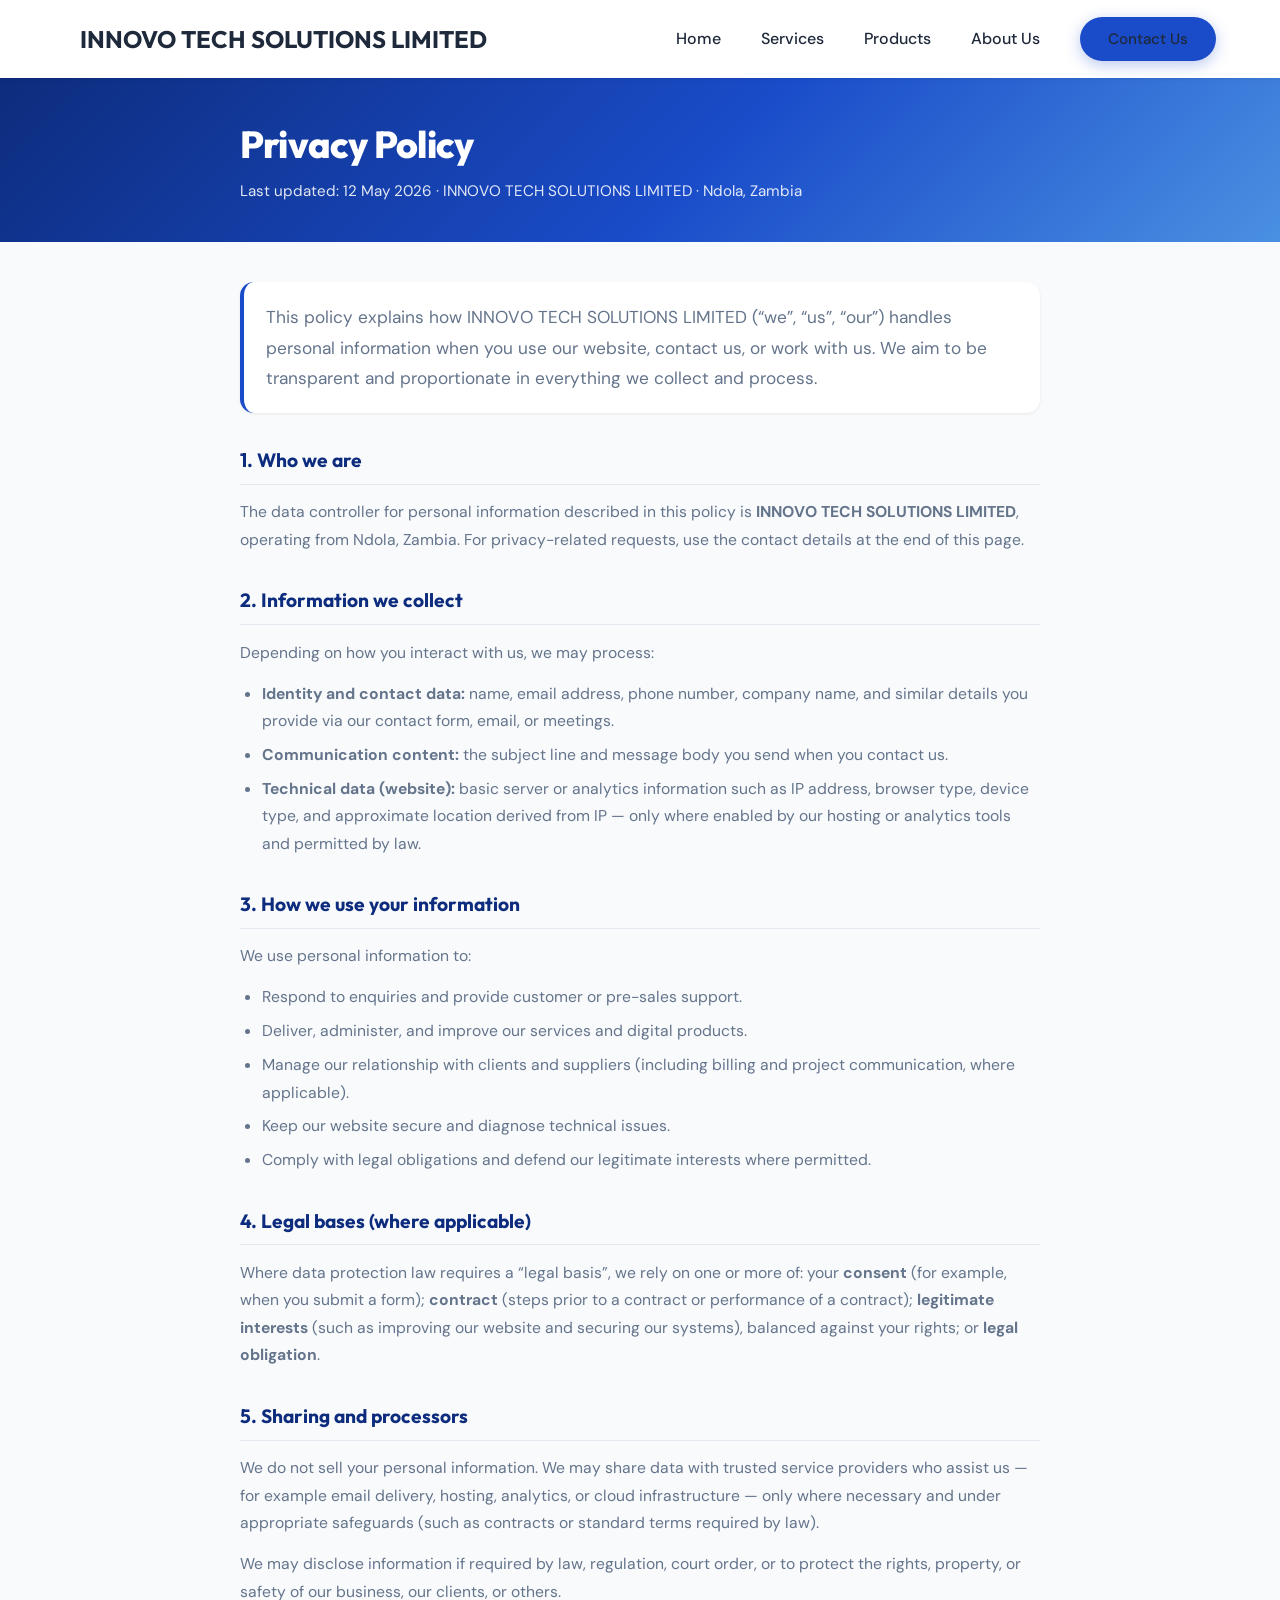
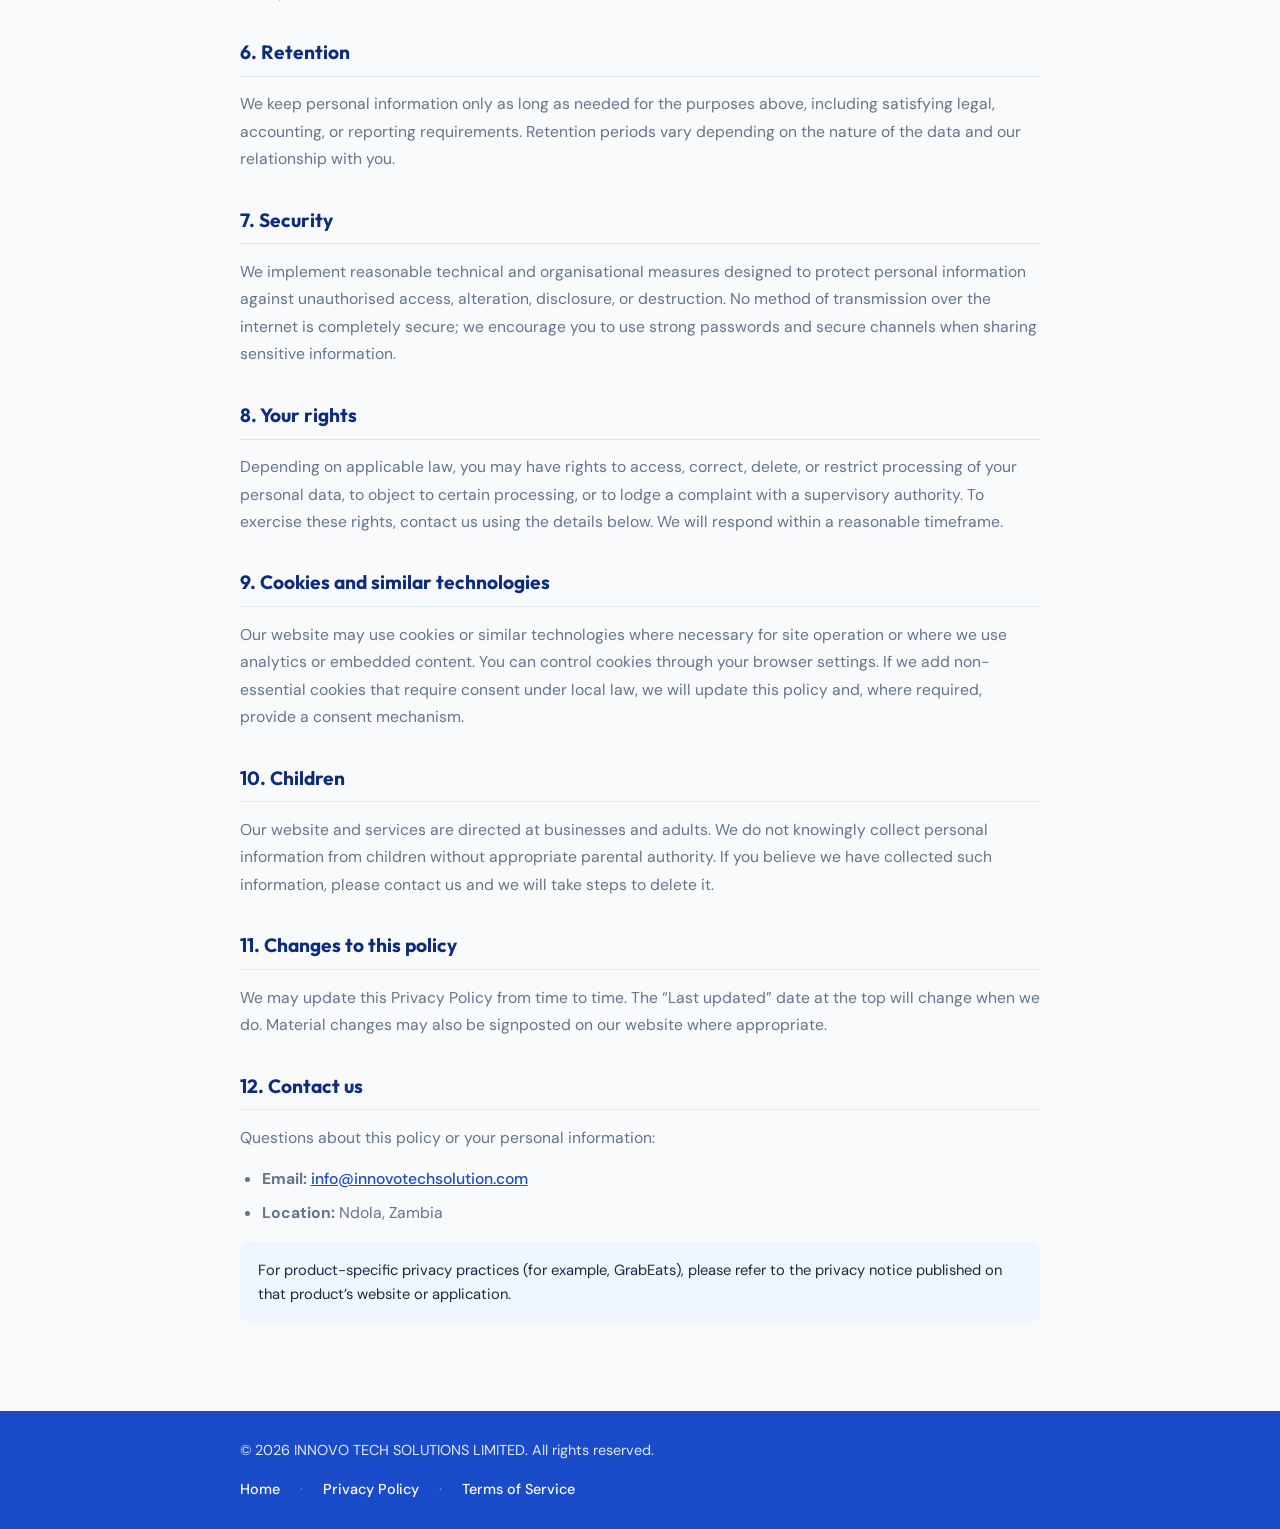
==== privacy-policy.html @ 165ccb02 "Update company website content, styles, and scripts" ====
<!DOCTYPE html>
<html lang="en">

<head>
    <meta charset="UTF-8">
    <meta name="viewport" content="width=device-width, initial-scale=1.0">
    <meta name="description"
        content="Privacy Policy for INNOVO TECH SOLUTIONS LIMITED — how we collect, use, and protect your personal information.">
    <title>Privacy Policy | INNOVO TECH SOLUTIONS LIMITED</title>
    <link rel="preconnect" href="https://fonts.googleapis.com">
    <link rel="preconnect" href="https://fonts.gstatic.com" crossorigin>
    <link
        href="https://fonts.googleapis.com/css2?family=Outfit:wght@400;500;600;700;800&family=DM+Sans:wght@400;500;700&display=swap"
        rel="stylesheet">
    <link rel="stylesheet" href="assets/css/main.css">
</head>

<body class="legal-page">
    <!-- Navigation (same structure as index.html; section links target the homepage) -->
    <nav>
        <a href="index.html" class="logo" aria-label="INNOVO TECH SOLUTIONS LIMITED — Home">
            <img src="assets/imgs/innovo_tech_solution_symbol_transparent.png" alt="">
            <span>INNOVO TECH SOLUTIONS LIMITED</span>
        </a>
        <ul class="nav-links">
            <li><a href="index.html#home">Home</a></li>
            <li><a href="index.html#services">Services</a></li>
            <li><a href="index.html#products">Products</a></li>
            <li><a href="index.html#about">About Us</a></li>
            <li><a href="index.html#contact" class="btn-contact-nav">Contact Us</a></li>
        </ul>
        <div class="hamburger">
            <span></span>
            <span></span>
            <span></span>
        </div>
    </nav>

    <div class="legal-hero">
        <div class="legal-hero-inner">
            <h1>Privacy Policy</h1>
            <p class="legal-meta">Last updated: 12 May 2026 · INNOVO TECH SOLUTIONS LIMITED · Ndola, Zambia</p>
        </div>
    </div>

    <main class="legal-main">
        <article class="legal-article">
            <p class="legal-lead">
                This policy explains how INNOVO TECH SOLUTIONS LIMITED (“we”, “us”, “our”) handles personal
                information when you use our website, contact us, or work with us. We aim to be transparent and
                proportionate in everything we collect and process.
            </p>

            <section class="legal-section" id="controller">
                <h2>1. Who we are</h2>
                <p>
                    The data controller for personal information described in this policy is <strong>INNOVO TECH
                        SOLUTIONS LIMITED</strong>, operating from Ndola, Zambia. For privacy-related requests, use the
                    contact details at the end of this page.
                </p>
            </section>

            <section class="legal-section" id="collect">
                <h2>2. Information we collect</h2>
                <p>Depending on how you interact with us, we may process:</p>
                <ul>
                    <li><strong>Identity and contact data:</strong> name, email address, phone number, company name,
                        and similar details you provide via our contact form, email, or meetings.</li>
                    <li><strong>Communication content:</strong> the subject line and message body you send when you
                        contact us.</li>
                    <li><strong>Technical data (website):</strong> basic server or analytics information such as IP
                        address, browser type, device type, and approximate location derived from IP — only where
                        enabled by our hosting or analytics tools and permitted by law.</li>
                </ul>
            </section>

            <section class="legal-section" id="use">
                <h2>3. How we use your information</h2>
                <p>We use personal information to:</p>
                <ul>
                    <li>Respond to enquiries and provide customer or pre-sales support.</li>
                    <li>Deliver, administer, and improve our services and digital products.</li>
                    <li>Manage our relationship with clients and suppliers (including billing and project
                        communication, where applicable).</li>
                    <li>Keep our website secure and diagnose technical issues.</li>
                    <li>Comply with legal obligations and defend our legitimate interests where permitted.</li>
                </ul>
            </section>

            <section class="legal-section" id="basis">
                <h2>4. Legal bases (where applicable)</h2>
                <p>
                    Where data protection law requires a “legal basis”, we rely on one or more of: your
                    <strong>consent</strong> (for example, when you submit a form); <strong>contract</strong> (steps
                    prior to a contract or performance of a contract); <strong>legitimate interests</strong> (such as
                    improving our website and securing our systems), balanced against your rights; or
                    <strong>legal obligation</strong>.
                </p>
            </section>

            <section class="legal-section" id="sharing">
                <h2>5. Sharing and processors</h2>
                <p>
                    We do not sell your personal information. We may share data with trusted service providers who
                    assist us — for example email delivery, hosting, analytics, or cloud infrastructure — only where
                    necessary and under appropriate safeguards (such as contracts or standard terms required by law).
                </p>
                <p>
                    We may disclose information if required by law, regulation, court order, or to protect the rights,
                    property, or safety of our business, our clients, or others.
                </p>
            </section>

            <section class="legal-section" id="retention">
                <h2>6. Retention</h2>
                <p>
                    We keep personal information only as long as needed for the purposes above, including satisfying
                    legal, accounting, or reporting requirements. Retention periods vary depending on the nature of the
                    data and our relationship with you.
                </p>
            </section>

            <section class="legal-section" id="security">
                <h2>7. Security</h2>
                <p>
                    We implement reasonable technical and organisational measures designed to protect personal
                    information against unauthorised access, alteration, disclosure, or destruction. No method of
                    transmission over the internet is completely secure; we encourage you to use strong passwords and
                    secure channels when sharing sensitive information.
                </p>
            </section>

            <section class="legal-section" id="rights">
                <h2>8. Your rights</h2>
                <p>
                    Depending on applicable law, you may have rights to access, correct, delete, or restrict processing
                    of your personal data, to object to certain processing, or to lodge a complaint with a supervisory
                    authority. To exercise these rights, contact us using the details below. We will respond within a
                    reasonable timeframe.
                </p>
            </section>

            <section class="legal-section" id="cookies">
                <h2>9. Cookies and similar technologies</h2>
                <p>
                    Our website may use cookies or similar technologies where necessary for site operation or where we
                    use analytics or embedded content. You can control cookies through your browser settings. If we add
                    non-essential cookies that require consent under local law, we will update this policy and, where
                    required, provide a consent mechanism.
                </p>
            </section>

            <section class="legal-section" id="children">
                <h2>10. Children</h2>
                <p>
                    Our website and services are directed at businesses and adults. We do not knowingly collect
                    personal information from children without appropriate parental authority. If you believe we have
                    collected such information, please contact us and we will take steps to delete it.
                </p>
            </section>

            <section class="legal-section" id="changes">
                <h2>11. Changes to this policy</h2>
                <p>
                    We may update this Privacy Policy from time to time. The “Last updated” date at the top will
                    change when we do. Material changes may also be signposted on our website where appropriate.
                </p>
            </section>

            <section class="legal-section" id="contact">
                <h2>12. Contact us</h2>
                <p>
                    Questions about this policy or your personal information:
                </p>
                <ul>
                    <li><strong>Email:</strong> <a href="mailto:info@innovotechsolution.com">info@innovotechsolution.com</a>
                    </li>
                    <li><strong>Location:</strong> Ndola, Zambia</li>
                </ul>
                <div class="legal-callout">
                    For product-specific privacy practices (for example, GrabEats), please refer to the privacy notice
                    published on that product’s website or application.
                </div>
            </section>
        </article>
    </main>

    <footer class="legal-footer">
        <div class="legal-footer-inner">
            <p>&copy; 2026 INNOVO TECH SOLUTIONS LIMITED. All rights reserved.</p>
            <div class="legal-footer-links">
                <a href="index.html">Home</a>
                <span class="legal-footer-sep" aria-hidden="true">·</span>
                <a href="privacy-policy.html">Privacy Policy</a>
                <span class="legal-footer-sep" aria-hidden="true">·</span>
                <a href="terms-of-service.html">Terms of Service</a>
            </div>
        </div>
    </footer>

    <script type="text/javascript" src="https://cdn.jsdelivr.net/npm/@emailjs/browser@4/dist/email.min.js"></script>
    <script src="assets/js/script.js"></script>
</body>

</html>
---- assets/css/main.css ----
* {
    margin: 0;
    padding: 0;
    box-sizing: border-box;
}

:root {
    --primary-blue: #1a4cc9;
    --deep-blue: #0d2c7d;
    --light-blue: #4a90e2;
    --bright-blue: #2563eb;
    --white: #ffffff;
    --off-white: #f8fafc;
    --text-dark: #1e293b;
    --text-gray: #64748b;
    --card-bg: #ffffff;
    --shadow-sm: 0 1px 3px rgba(0, 0, 0, 0.08);
    --shadow-md: 0 4px 12px rgba(0, 0, 0, 0.1);
    --shadow-lg: 0 20px 40px rgba(26, 76, 201, 0.15);
}

body {
    font-family: 'DM Sans', sans-serif;
    color: var(--text-dark);
    line-height: 1.6;
    overflow-x: hidden;
}

/* Navigation */
nav {
    display: flex;
    justify-content: space-between;
    align-items: center;
    padding: 1.25rem 5%;
    background: var(--white);
    box-shadow: var(--shadow-sm);
    position: sticky;
    top: 0;
    z-index: 1000;
    animation: slideDown 0.6s ease;
}

@keyframes slideDown {
    from {
        transform: translateY(-100%);
        opacity: 0;
    }

    to {
        transform: translateY(0);
        opacity: 1;
    }
}

.logo {
    display: flex;
    align-items: center;
    gap: 1rem;
    font-family: 'Outfit', sans-serif;
    font-size: 1.5rem;
    font-weight: 700;
    color: var(--text-dark);
}

a.logo {
    text-decoration: none;
    color: inherit;
}

a.logo:hover {
    color: var(--text-dark);
}

.logo img {
    max-height: 50px;
    width: auto;
    object-fit: contain;
}

.hamburger {
    display: none;
    flex-direction: column;
    cursor: pointer;
    gap: 6px;
    padding: 0.5rem;
}

.hamburger span {
    width: 28px;
    height: 3px;
    background-color: var(--text-dark);
    border-radius: 2px;
    transition: all 0.3s ease;
}

.hamburger.active span:nth-child(1) {
    transform: rotate(45deg) translate(8px, 8px);
}

.hamburger.active span:nth-child(2) {
    opacity: 0;
}

.hamburger.active span:nth-child(3) {
    transform: rotate(-45deg) translate(7px, -7px);
}

.nav-links {
    display: flex;
    list-style: none;
    gap: 2.5rem;
    align-items: center;
}

.nav-links a {
    text-decoration: none;
    color: var(--text-dark);
    font-weight: 500;
    transition: color 0.3s ease;
    position: relative;
}

.nav-links a::after {
    content: '';
    position: absolute;
    bottom: -5px;
    left: 0;
    width: 0;
    height: 2px;
    background: var(--primary-blue);
    transition: width 0.3s ease;
}

.nav-links a:hover {
    color: var(--primary-blue);
}

.nav-links a:hover::after {
    width: 100%;
}

.btn-contact-nav {
    background: var(--primary-blue);
    color: white;
    padding: 0.75rem 1.75rem;
    border-radius: 50px;
    border: none;
    cursor: pointer;
    font-weight: 600;
    font-size: 0.95rem;
    transition: all 0.3s ease;
    box-shadow: 0 4px 15px rgba(26, 76, 201, 0.3);
}

.btn-contact-nav:hover {
    background: var(--deep-blue);
    transform: translateY(-2px);
    box-shadow: 0 6px 20px rgba(26, 76, 201, 0.4);
}

/* Hero Section */
.hero {
    background-image: url('../imgs/herosection/1.jpg');
    background-size: cover;
    background-position: center;
    background-repeat: no-repeat;
    background-attachment: fixed;
    padding: 8rem 5%;
    min-height: 90vh;
    display: flex;
    align-items: center;
    justify-content: center;
    position: relative;
    overflow: hidden;
}

.hero-overlay {
    position: absolute;
    top: 0;
    left: 0;
    right: 0;
    bottom: 0;
    background: linear-gradient(135deg, rgba(13, 44, 125, 0.85) 0%, rgba(26, 76, 201, 0.75) 50%, rgba(74, 144, 226, 0.7) 100%);
    z-index: 1;
}

.hero-content {
    position: relative;
    z-index: 2;
    max-width: 950px;
    width: 100%;
    text-align: center;
    animation: fadeInUp 1s ease;
    padding: 0 2rem;
}

@keyframes fadeInUp {
    from {
        opacity: 0;
        transform: translateY(30px);
    }

    to {
        opacity: 1;
        transform: translateY(0);
    }
}

.hero h1 {
    font-family: 'Outfit', sans-serif;
    font-size: clamp(2.5rem, 5vw, 4.5rem);
    font-weight: 800;
    color: white;
    line-height: 1.2;
    margin: 0 auto 1.5rem;
    letter-spacing: -0.02em;
    text-shadow: 0 4px 20px rgba(0, 0, 0, 0.3);
    max-width: 100%;
    text-align: center;
}

.hero-subtitle {
    font-size: clamp(1.15rem, 2vw, 1.5rem);
    color: rgba(255, 255, 255, 0.95);
    margin: 0 auto 1.5rem;
    font-weight: 600;
    line-height: 1.6;
    text-shadow: 0 2px 10px rgba(0, 0, 0, 0.2);
    max-width: 850px;
    text-align: center;
}

.hero-description {
    font-size: clamp(1rem, 1.5vw, 1.15rem);
    color: rgba(255, 255, 255, 0.9);
    margin: 0 auto 2rem;
    line-height: 1.8;
    max-width: 800px;
    text-align: center;
    text-shadow: 0 2px 8px rgba(0, 0, 0, 0.2);
}

.hero p {
    font-size: 1.25rem;
    color: rgba(255, 255, 255, 0.9);
    margin-bottom: 2.5rem;
    max-width: 500px;
}

.hero-buttons {
    display: flex;
    gap: 1.5rem;
    flex-wrap: wrap;
    justify-content: center;
    margin-top: 2.5rem;
    align-items: center;
}

.btn-primary,
.btn-secondary {
    padding: 1rem 2.5rem;
    border-radius: 50px;
    font-weight: 600;
    font-size: 1rem;
    cursor: pointer;
    transition: all 0.3s ease;
    border: none;
    text-decoration: none;
    display: inline-block;
}

.btn-primary {
    background: white;
    color: var(--primary-blue);
    box-shadow: 0 4px 15px rgba(255, 255, 255, 0.3);
}

.btn-primary:hover {
    transform: translateY(-3px);
    box-shadow: 0 6px 25px rgba(255, 255, 255, 0.4);
}

.btn-secondary {
    background: transparent;
    color: white;
    border: 2px solid white;
}

.btn-secondary:hover {
    background: white;
    color: var(--primary-blue);
    transform: translateY(-3px);
}


/* Services Section */
.services {
    padding: 5rem 5%;
    background: var(--off-white);
}

.about-us {
    padding: 5rem 5%;
    background: white;
}

.about-inner {
    max-width: 1200px;
    margin: 0 auto;
    display: grid;
    grid-template-columns: minmax(0, 1.5fr) minmax(0, 1fr);
    gap: 3rem;
    align-items: flex-start;
}

.about-text h2 {
    font-family: 'Outfit', sans-serif;
    font-size: 2.5rem;
    font-weight: 800;
    color: var(--text-dark);
    margin-bottom: 1.5rem;
}

.about-text p {
    font-size: 1.05rem;
    line-height: 1.8;
    color: var(--text-gray);
    margin-bottom: 1rem;
}

.about-highlights {
    display: grid;
    grid-template-columns: repeat(3, minmax(0, 1fr));
    gap: 1.5rem;
    margin-top: 1.5rem;
}

.about-highlight {
    background: var(--card-bg);
    border-radius: 14px;
    padding: 1.25rem 1.5rem;
    box-shadow: var(--shadow-sm);
}

.about-highlight h3 {
    font-family: 'Outfit', sans-serif;
    font-size: 1.1rem;
    font-weight: 700;
    margin-bottom: 0.5rem;
    color: var(--text-dark);
}

.about-highlight p {
    font-size: 0.95rem;
    color: var(--text-gray);
    margin: 0;
}

.about-meta {
    display: flex;
    flex-direction: column;
    gap: 1.5rem;
}

.about-card {
    background: var(--card-bg);
    border-radius: 16px;
    padding: 1.75rem 1.5rem;
    box-shadow: var(--shadow-md);
}

.about-card h4 {
    font-family: 'Outfit', sans-serif;
    font-size: 1.1rem;
    font-weight: 700;
    margin-bottom: 0.75rem;
    color: var(--text-dark);
}

.about-card ul {
    list-style: none;
    padding: 0;
    margin: 0;
    display: flex;
    flex-direction: column;
    gap: 0.5rem;
}

.about-card li {
    font-size: 0.95rem;
    color: var(--text-gray);
    position: relative;
    padding-left: 1.1rem;
}

.about-card li::before {
    content: "•";
    position: absolute;
    left: 0;
    color: var(--primary-blue);
}

.section-header {
    text-align: center;
    margin-bottom: 4rem;
    animation: fadeInUp 0.8s ease;
}

@keyframes fadeInUp {
    from {
        opacity: 0;
        transform: translateY(30px);
    }

    to {
        opacity: 1;
        transform: translateY(0);
    }
}

.section-header h2 {
    font-family: 'Outfit', sans-serif;
    font-size: 2.75rem;
    font-weight: 800;
    color: var(--text-dark);
    margin-bottom: 0.75rem;
}

.section-header p {
    font-size: 1.15rem;
    color: var(--text-gray);
}

.services-grid {
    display: grid;
    grid-template-columns: repeat(auto-fit, minmax(260px, 1fr));
    gap: 2rem;
    max-width: 1200px;
    margin: 0 auto;
}

.services-cta {
    margin-top: 2.5rem;
    text-align: center;
}

.service-card {
    background: var(--card-bg);
    padding: 2.5rem 2rem;
    border-radius: 16px;
    box-shadow: var(--shadow-md);
    transition: all 0.4s ease;
    animation: fadeInUp 0.8s ease;
    animation-fill-mode: both;
}

.service-card:nth-child(1) {
    animation-delay: 0.1s;
}

.service-card:nth-child(2) {
    animation-delay: 0.2s;
}

.service-card:nth-child(3) {
    animation-delay: 0.3s;
}

.service-card:nth-child(4) {
    animation-delay: 0.4s;
}

.service-card:hover {
    transform: translateY(-10px);
    box-shadow: var(--shadow-lg);
}

.service-icon {
    width: 120px;
    height: 120px;
    background: linear-gradient(135deg, var(--primary-blue), var(--light-blue));
    border-radius: 12px;
    display: flex;
    align-items: center;
    justify-content: center;
    margin: 0 auto 1.5rem;
    padding: 16px;
    box-shadow: 0 4px 15px rgba(13, 44, 125, 0.2);
}

.service-icon img {
    width: 100%;
    height: 100%;
    object-fit: contain;
}

.service-card h3 {
    font-family: 'Outfit', sans-serif;
    font-size: 1.5rem;
    font-weight: 700;
    color: var(--text-dark);
    margin-bottom: 1rem;
}

.service-card p {
    color: var(--text-gray);
    font-size: 1rem;
}

/* Why Choose Us Section */
.why-choose {
    padding: 5rem 5%;
    background: white;
}

.why-content {
    display: grid;
    grid-template-columns: 1fr;
    gap: 4rem;
    align-items: center;
    max-width: 1200px;
    margin: 0 auto;
}

.why-text h2 {
    font-family: 'Outfit', sans-serif;
    font-size: 2.75rem;
    font-weight: 800;
    color: var(--text-dark);
    margin-bottom: 2rem;
}

.why-intro {
    font-size: 1.05rem;
    line-height: 1.8;
    color: var(--text-gray);
    margin-bottom: 2rem;
}

.why-grid {
    display: grid;
    grid-template-columns: repeat(auto-fit, minmax(220px, 1fr));
    gap: 1.5rem;
    margin-bottom: 2.5rem;
}

.why-card {
    background: var(--card-bg);
    border-radius: 16px;
    padding: 1.5rem 1.5rem 1.75rem;
    box-shadow: var(--shadow-md);
}

.why-icon {
    display: inline-flex;
    align-items: center;
    justify-content: center;
    width: 34px;
    height: 34px;
    border-radius: 999px;
    background: linear-gradient(135deg, var(--primary-blue), var(--light-blue));
    color: white;
    font-size: 0.9rem;
    font-weight: 700;
    margin-bottom: 0.75rem;
}

.why-card h3 {
    font-family: 'Outfit', sans-serif;
    font-size: 1.1rem;
    font-weight: 700;
    margin-bottom: 0.5rem;
    color: var(--text-dark);
}

.why-card p {
    font-size: 0.96rem;
    color: var(--text-gray);
    line-height: 1.7;
}

.why-stats {
    display: flex;
    flex-wrap: wrap;
    gap: 1.5rem;
    margin-top: 0.5rem;
    justify-content: center;
}

.why-stat {
    min-width: 170px;
    text-align: center;
}

.stat-number {
    display: block;
    font-family: 'Outfit', sans-serif;
    font-size: 1.5rem;
    font-weight: 800;
    color: var(--primary-blue);
}

.stat-label {
    display: block;
    font-size: 0.95rem;
    color: var(--text-gray);
}

.why-image img {
    width: 100%;
    height: auto;
    border-radius: 20px;
    box-shadow: var(--shadow-lg);
}

/* Projects Section */
.projects {
    padding: 5rem 5%;
    background: var(--off-white);
}

.projects-grid {
    display: grid;
    grid-template-columns: repeat(auto-fit, minmax(300px, 1fr));
    gap: 2.5rem;
    max-width: 1200px;
    margin: 0 auto;
}

.project-card {
    background: var(--card-bg);
    border-radius: 16px;
    overflow: hidden;
    box-shadow: var(--shadow-md);
    transition: all 0.4s ease;
    animation: fadeInUp 0.8s ease;
    animation-fill-mode: both;
}

.project-card:nth-child(1) {
    animation-delay: 0.1s;
}

.project-card:nth-child(2) {
    animation-delay: 0.2s;
}

.project-card:nth-child(3) {
    animation-delay: 0.3s;
}

.project-card:hover {
    transform: translateY(-10px);
    box-shadow: var(--shadow-lg);
}

.project-image {
    width: 100%;
    height: 220px;
    background: linear-gradient(135deg, #1e3a8a 0%, #3b82f6 100%);
    display: flex;
    align-items: center;
    justify-content: center;
    position: relative;
    overflow: hidden;
}

.project-image::before {
    content: '';
    position: absolute;
    width: 200%;
    height: 200%;
    background: radial-gradient(circle, rgba(255, 255, 255, 0.1) 1px, transparent 1px);
    background-size: 20px 20px;
    animation: moveBackground 20s linear infinite;
}

@keyframes moveBackground {
    0% {
        transform: translate(0, 0);
    }

    100% {
        transform: translate(20px, 20px);
    }
}

.project-card h3 {
    font-family: 'Outfit', sans-serif;
    font-size: 1.5rem;
    font-weight: 700;
    color: var(--text-dark);
    padding: 1.75rem 2rem 1rem;
}

/* Featured Products Section */
.featured-products {
    padding: 5rem 5%;
    background: white;
}

.products-grid {
    display: grid;
    grid-template-columns: repeat(auto-fit, minmax(320px, 1fr));
    gap: 2.5rem;
    margin-top: 3rem;
}

.product-card {
    background: var(--card-bg);
    border-radius: 16px;
    overflow: hidden;
    box-shadow: var(--shadow-md);
    transition: all 0.4s ease;
    animation: fadeInUp 0.8s ease;
    animation-fill-mode: both;
    display: flex;
    flex-direction: column;
}

.product-card:nth-child(1) {
    animation-delay: 0.1s;
}

.product-card:nth-child(2) {
    animation-delay: 0.2s;
}

.product-card:nth-child(3) {
    animation-delay: 0.3s;
}

.product-card:hover {
    transform: translateY(-10px);
    box-shadow: var(--shadow-lg);
}

a.product-card.product-card--link {
    text-decoration: none;
    color: inherit;
    cursor: pointer;
}

.product-card--link .product-card-cta {
    display: inline-block;
    margin-top: 1rem;
    font-weight: 600;
    font-size: 0.95rem;
    color: var(--primary-blue);
}

.product-card--link:hover .product-card-cta {
    text-decoration: underline;
}

.product-image {
    width: 100%;
    height: 180px;
    background: #f1f5f9;
    display: flex;
    align-items: center;
    justify-content: center;
    position: relative;
    overflow: hidden;
}

.product-image img {
    width: 100%;
    height: 100%;
    object-fit: cover;
    display: block;
}

.product-content {
    padding: 2rem;
    flex: 1;
    display: flex;
    flex-direction: column;
}

.product-content h3 {
    font-family: 'Outfit', sans-serif;
    font-size: 1.5rem;
    font-weight: 700;
    color: var(--text-dark);
    margin-bottom: 1rem;
}

.product-content p {
    color: var(--text-gray);
    font-size: 1rem;
    line-height: 1.7;
    flex: 1;
}

/* Contact Section */
.contact {
    padding: 5rem 5%;
    background: linear-gradient(135deg, #f8fafc 0%, #f1f5f9 100%);
    text-align: center;
}

.contact-wrapper {
    max-width: 900px;
    margin: 0 auto;
    display: grid;
    grid-template-columns: 1fr 1fr;
    gap: 4rem;
    align-items: start;
}

.contact-content h2 {
    font-family: 'Outfit', sans-serif;
    font-size: 2.75rem;
    font-weight: 800;
    color: var(--text-dark);
    margin-bottom: 1rem;
    text-align: left;
}

.contact-content>p:nth-of-type(1) {
    font-size: 1.3rem;
    color: var(--primary-blue);
    margin-bottom: 1.5rem;
    font-weight: 600;
    text-align: left;
}

.contact-subtext {
    font-size: 1rem;
    color: var(--text-gray);
    line-height: 1.6;
    text-align: left;
}

.contact-form {
    display: flex;
    flex-direction: column;
    gap: 1.25rem;
}

.form-group {
    display: flex;
    flex-direction: column;
}

.contact-form input,
.contact-form textarea {
    padding: 1rem 1.25rem;
    border: 2px solid #e2e8f0;
    border-radius: 8px;
    font-family: 'DM Sans', sans-serif;
    font-size: 1rem;
    color: var(--text-dark);
    transition: all 0.3s ease;
    background-color: white;
}

.contact-form input:focus,
.contact-form textarea:focus {
    outline: none;
    border-color: var(--primary-blue);
    box-shadow: 0 0 0 3px rgba(26, 76, 201, 0.1);
    transform: translateY(-2px);
}

.contact-form textarea {
    resize: vertical;
    min-height: 120px;
}

.form-message {
    padding: 1rem 1.25rem;
    border-radius: 8px;
    font-family: 'DM Sans', sans-serif;
    font-size: 0.95rem;
    text-align: center;
    margin-bottom: 1rem;
    display: none;
}

.form-message.success {
    display: block;
    background-color: #d1fae5;
    color: #065f46;
    border: 2px solid #10b981;
}

.form-message.error {
    display: block;
    background-color: #fee2e2;
    color: #991b1b;
    border: 2px solid #ef4444;
}

.btn-contact-cta {
    background: var(--primary-blue);
    color: white;
    padding: 1.25rem 3.5rem;
    border-radius: 50px;
    border: none;
    cursor: pointer;
    font-weight: 700;
    font-size: 1.15rem;
    transition: all 0.3s ease;
    box-shadow: 0 8px 25px rgba(26, 76, 201, 0.3);
    align-self: flex-start;
}

.btn-contact-cta:hover:not(:disabled) {
    background: var(--deep-blue);
    transform: translateY(-3px);
    box-shadow: 0 12px 35px rgba(26, 76, 201, 0.4);
}

.btn-contact-cta:disabled {
    opacity: 0.6;
    cursor: not-allowed;
    transform: none;
}

.btn-contact-cta:active {
    transform: translateY(-1px);
}

/* Footer */
footer {
    background: var(--primary-blue);
    color: white;
    padding: 4rem 5% 2rem;
}

.footer-content {
    display: grid;
    grid-template-columns: 2fr 1fr 1fr 1fr 1.5fr;
    gap: 3rem;
    max-width: 1400px;
    margin: 0 auto 3rem;
}

.footer-section {
    display: flex;
    flex-direction: column;
}

.footer-about {
    max-width: 350px;
}

.footer-logo {
    display: flex;
    align-items: center;
    gap: 0.75rem;
    margin-bottom: 1.5rem;
}

a.footer-logo {
    text-decoration: none;
    color: inherit;
}

a.footer-logo:hover {
    opacity: 0.92;
}

.footer-logo img {
    max-height: 45px;
    width: auto;
}

.footer-logo span {
    font-family: 'Outfit', sans-serif;
    font-size: 1.1rem;
    font-weight: 700;
    color: white;
}

.footer-description {
    color: rgba(255, 255, 255, 0.85);
    font-size: 0.95rem;
    line-height: 1.7;
    margin-bottom: 1.5rem;
}

.footer-social {
    display: flex;
    gap: 1rem;
}

.social-link {
    width: 40px;
    height: 40px;
    background: rgba(255, 255, 255, 0.1);
    border-radius: 8px;
    display: flex;
    align-items: center;
    justify-content: center;
    color: white;
    transition: all 0.3s ease;
    text-decoration: none;
}

.social-link:hover {
    background: rgba(255, 255, 255, 0.2);
    transform: translateY(-3px);
}

.social-link.is-disabled {
    opacity: 0.55;
    pointer-events: none;
}

.footer-title {
    font-family: 'Outfit', sans-serif;
    font-size: 1.2rem;
    font-weight: 700;
    margin-bottom: 1.5rem;
    color: white;
}

.footer-list {
    list-style: none;
    padding: 0;
    margin: 0;
    display: flex;
    flex-direction: column;
    gap: 1rem;
}

.footer-list li {
    margin: 0;
}

.footer-list a {
    color: rgba(255, 255, 255, 0.85);
    text-decoration: none;
    font-size: 0.95rem;
    transition: all 0.3s ease;
    display: inline-block;
}

.footer-list a:hover {
    color: white;
    transform: translateX(5px);
}

.footer-contact-item {
    display: flex;
    align-items: center;
    gap: 0.75rem;
    color: rgba(255, 255, 255, 0.85);
    font-size: 0.95rem;
}

.footer-contact-item svg {
    flex-shrink: 0;
    opacity: 0.9;
}

.footer-contact-item-phones {
    align-items: flex-start;
}

.footer-phone-list {
    display: flex;
    flex-direction: column;
    gap: 0.2rem;
    line-height: 1.4;
}

.footer-bottom {
    border-top: 1px solid rgba(255, 255, 255, 0.2);
    padding-top: 2rem;
}

.footer-bottom-content {
    max-width: 1400px;
    margin: 0 auto;
    display: flex;
    justify-content: space-between;
    align-items: center;
    flex-wrap: wrap;
    gap: 1rem;
}

.footer-bottom p {
    color: rgba(255, 255, 255, 0.8);
    font-size: 0.9rem;
    margin: 0;
}

.footer-legal {
    display: flex;
    align-items: center;
    gap: 1rem;
    color: rgba(255, 255, 255, 0.8);
}

.footer-legal a {
    color: rgba(255, 255, 255, 0.8);
    text-decoration: none;
    font-size: 0.9rem;
    transition: color 0.3s ease;
}

.footer-legal a:hover {
    color: white;
}

.footer-legal span {
    opacity: 0.5;
}

/* Responsive Design */

/* Tablets & Large Phones (768px - 1024px) */
@media (max-width: 1024px) {
    nav {
        padding: 1rem 3%;
    }

    .hero {
        padding: 4rem 3%;
        gap: 3rem;
    }

    .hero h1 {
        font-size: 3rem;
    }

    .services,
    .about-us,
    .why-choose,
    .projects,
    .featured-products,
    .contact {
        padding: 4rem 3%;
    }

    .about-inner {
        grid-template-columns: 1fr;
        gap: 2rem;
    }

    .about-meta {
        display: grid;
        grid-template-columns: repeat(2, minmax(0, 1fr));
        gap: 1.25rem;
    }

    .about-highlights {
        grid-template-columns: repeat(2, minmax(0, 1fr));
        gap: 1rem;
    }

    .section-header h2,
    .why-text h2,
    .contact h2 {
        font-size: 2.5rem;
    }
}

/* Tablets (768px - 960px) */
@media (max-width: 968px) {
    .hamburger {
        display: flex;
    }

    .nav-links {
        position: fixed;
        left: -100%;
        top: 70px;
        flex-direction: column;
        background-color: rgba(255, 255, 255, 0.98);
        backdrop-filter: blur(10px);
        width: 100%;
        text-align: center;
        transition: 0.4s ease;
        box-shadow: 0 10px 30px rgba(0, 0, 0, 0.15);
        padding: 2rem 0;
        gap: 0;
    }

    .nav-links.active {
        left: 0;
    }

    .nav-links li {
        margin: 1.25rem 0;
    }

    .nav-links a {
        display: block;
        padding: 0.75rem 0;
    }

    .hero {
        padding: 4rem 5%;
        min-height: 70vh;
        background-attachment: scroll;
    }

    .hero h1 {
        font-size: 2.5rem;
    }

    .hero p {
        font-size: 1.1rem;
    }

    .why-content {
        grid-template-columns: 1fr;
    }

    .services-grid,
    .projects-grid {
        grid-template-columns: repeat(auto-fit, minmax(200px, 1fr));
    }

    .section-header h2,
    .why-text h2,
    .contact h2 {
        font-size: 2rem;
    }

    .about-text h2 {
        font-size: 2.1rem;
        line-height: 1.25;
    }

    .section-header {
        margin-bottom: 3rem;
    }

    .service-card,
    .project-card,
    .product-card {
        padding: 2rem 1.5rem;
    }

    .products-grid {
        grid-template-columns: repeat(auto-fit, minmax(280px, 1fr));
        gap: 2rem;
    }

    .footer-content {
        grid-template-columns: repeat(3, 1fr);
        gap: 2.5rem;
    }

    .footer-about {
        grid-column: 1 / -1;
    }

    .contact-wrapper {
        grid-template-columns: 1fr;
        gap: 2.5rem;
    }

    .contact-content h2 {
        font-size: 2rem;
    }

    .contact-content>p:nth-of-type(1) {
        font-size: 1.15rem;
    }

    /* Small Tablets & Large Phones (640px - 768px) */
    @media (max-width: 768px) {
        nav {
            padding: 1rem 4%;
        }

        .hero {
            padding: 3rem 4%;
            min-height: 60vh;
            background-attachment: scroll;
        }

        .hero h1 {
            font-size: 2.2rem;
            margin-bottom: 1rem;
        }

        .hero p {
            font-size: 1rem;
            margin-bottom: 2rem;
        }

        .hero-buttons {
            gap: 1rem;
        }

        .btn-primary,
        .btn-secondary {
            padding: 0.9rem 1.8rem;
            font-size: 0.95rem;
        }

        .services,
        .about-us,
        .why-choose,
        .projects,
        .contact {
            padding: 3rem 4%;
        }

        .section-header h2,
        .why-text h2,
        .contact h2 {
            font-size: 1.75rem;
        }

        .about-text h2 {
            font-size: 1.8rem;
            margin-bottom: 1rem;
        }

        .about-text p {
            font-size: 0.98rem;
            line-height: 1.75;
        }

        .about-highlights,
        .about-meta {
            grid-template-columns: 1fr;
        }

        .about-highlight,
        .about-card {
            padding: 1.15rem 1.2rem;
        }

        .section-header p,
        .contact p {
            font-size: 1rem;
        }

        .services-grid {
            gap: 1.5rem;
            grid-template-columns: 1fr;
        }

        .projects-grid {
            gap: 1.5rem;
        }

        .btn-contact-cta {
            padding: 1rem 2.5rem;
            font-size: 1rem;
        }

        .footer-content {
            grid-template-columns: repeat(2, 1fr);
            gap: 2.5rem;
        }

        .footer-about {
            grid-column: 1 / -1;
            max-width: 100%;
        }
    }

    /* Mobile Phones (480px - 640px) */
    @media (max-width: 640px) {
        nav {
            padding: 0.75rem 4%;
        }

        .logo {
            gap: 0.75rem;
        }

        .logo span {
            font-size: 1.2rem;
        }

        .logo img {
            max-height: 40px;
        }

        .hamburger {
            padding: 0.25rem;
        }

        .hamburger span {
            width: 24px;
            height: 2.5px;
        }

        .hero {
            padding: 2.5rem 4%;
            min-height: 50vh;
            background-attachment: scroll;
        }

        .hero h1 {
            font-size: 1.8rem;
            line-height: 1.3;
            margin-bottom: 0.75rem;
        }

        .hero p {
            font-size: 0.95rem;
            margin-bottom: 1.5rem;
        }

        .hero-buttons {
            flex-direction: column;
            gap: 0.75rem;
        }

        .btn-primary,
        .btn-secondary {
            width: 100%;
            padding: 0.85rem 1.5rem;
            font-size: 0.9rem;
            border-radius: 40px;
        }

        .services,
        .about-us,
        .why-choose,
        .projects,
        .contact {
            padding: 2.5rem 4%;
        }

        .section-header {
            margin-bottom: 2rem;
        }

        .section-header h2,
        .why-text h2,
        .contact h2 {
            font-size: 1.5rem;
            margin-bottom: 0.5rem;
        }

        .about-text h2 {
            font-size: 1.55rem;
        }

        .about-highlights {
            margin-top: 1rem;
            gap: 0.85rem;
        }

        .section-header p,
        .contact p {
            font-size: 0.95rem;
        }

        .contact-wrapper {
            grid-template-columns: 1fr;
        }

        .contact-content h2 {
            font-size: 1.5rem;
            text-align: center;
        }

        .contact-content {
            text-align: center;
        }

        .contact-content>p:nth-of-type(1) {
            text-align: center;
        }

        .contact-subtext {
            text-align: center;
        }

        .btn-contact-cta {
            align-self: center;
        }

        .about-meta {
            flex-direction: column;
        }

        .contact-form input,
        .contact-form textarea {
            padding: 0.9rem 1rem;
            font-size: 0.95rem;
        }

        .service-card {
            padding: 1.5rem 1.25rem;
            margin-bottom: 1rem;
        }

        .service-icon {
            width: 100px;
            height: 100px;
            padding: 14px;
            margin: 0 auto 1rem;
        }

        .service-card h3 {
            font-size: 1.25rem;
            margin-bottom: 0.75rem;
        }

        .service-card p {
            font-size: 0.9rem;
        }

        .project-card {
            padding: 0;
            margin-bottom: 1rem;
        }

        .project-image {
            height: 180px;
        }

        .project-card h3 {
            font-size: 1.25rem;
            padding: 1.25rem 1.5rem 1rem;
        }

        .products-grid {
            grid-template-columns: 1fr;
            gap: 2rem;
        }

        .product-card {
            margin-bottom: 1rem;
        }

        .product-image {
            height: 160px;
        }

        .product-content {
            padding: 1.5rem;
        }

        .product-content h3 {
            font-size: 1.25rem;
        }

        .product-content p {
            font-size: 0.95rem;
        }

        .btn-contact-cta {
            padding: 0.85rem 2rem;
            font-size: 0.95rem;
        }

        .footer-content {
            grid-template-columns: 1fr;
            gap: 2rem;
        }

        .footer-about {
            grid-column: 1;
        }

        .footer-bottom-content {
            flex-direction: column;
            text-align: center;
        }

        .footer-legal {
            justify-content: center;
        }
    }

    /* Small Mobile (Under 480px) */
    @media (max-width: 480px) {
        body {
            font-size: 15px;
        }

        nav {
            padding: 0.75rem 3%;
        }

        .logo span {
            font-size: 1rem;
        }

        .logo img {
            max-height: 35px;
        }

        .hero {
            padding: 2rem 3%;
            min-height: 45vh;
            background-attachment: scroll;
        }

        .hero h1 {
            font-size: 1.5rem;
        }

        .hero p {
            font-size: 0.9rem;
            max-width: 100%;
        }

        .btn-primary,
        .btn-secondary {
            padding: 0.75rem 1.25rem;
            font-size: 0.85rem;
        }

        .services,
        .about-us,
        .why-choose,
        .projects,
        .contact {
            padding: 2rem 3%;
        }

        .section-header h2,
        .why-text h2,
        .contact h2 {
            font-size: 1.35rem;
        }

        .about-text h2 {
            font-size: 1.4rem;
        }

        .about-text p {
            font-size: 0.93rem;
        }

        .service-card {
            padding: 1.25rem 1rem;
        }

        .service-icon {
            width: 90px;
            height: 90px;
            padding: 12px;
            margin: 0 auto 1rem;
        }

        .service-card h3 {
            font-size: 1.1rem;
        }

        .btn-contact-cta {
            padding: 0.75rem 1.5rem;
            font-size: 0.9rem;
        }
    }
}

/* --------------------------------------------------------------------------
   Legal pages (privacy-policy.html, terms-of-service.html)
   -------------------------------------------------------------------------- */
body.legal-page {
    background: var(--off-white);
    color: var(--text-dark);
    min-height: 100vh;
    display: flex;
    flex-direction: column;
}

.legal-hero {
    background: linear-gradient(135deg, var(--deep-blue) 0%, var(--primary-blue) 55%, var(--light-blue) 100%);
    color: white;
    padding: 2.75rem 5% 2.5rem;
}

.legal-hero-inner {
    max-width: 800px;
    margin: 0 auto;
}

.legal-hero h1 {
    font-family: 'Outfit', sans-serif;
    font-size: clamp(1.75rem, 4vw, 2.35rem);
    font-weight: 800;
    letter-spacing: -0.02em;
    margin: 0 0 0.75rem;
    line-height: 1.2;
}

.legal-meta {
    margin: 0;
    font-size: 0.95rem;
    color: rgba(255, 255, 255, 0.88);
    line-height: 1.5;
}

.legal-main {
    flex: 1;
    padding: 2.5rem 5% 3.5rem;
}

.legal-article {
    max-width: 800px;
    margin: 0 auto;
}

.legal-lead {
    font-size: 1.08rem;
    line-height: 1.75;
    color: var(--text-gray);
    margin: 0 0 2rem;
    padding: 1.25rem 1.35rem;
    background: var(--white);
    border-radius: 14px;
    border-left: 4px solid var(--primary-blue);
    box-shadow: var(--shadow-sm);
}

.legal-section {
    margin-bottom: 2rem;
}

.legal-section h2 {
    font-family: 'Outfit', sans-serif;
    font-size: 1.2rem;
    font-weight: 700;
    color: var(--deep-blue);
    margin: 0 0 0.85rem;
    padding-bottom: 0.5rem;
    border-bottom: 1px solid #e2e8f0;
}

.legal-section p,
.legal-section li {
    font-size: 0.98rem;
    line-height: 1.75;
    color: var(--text-gray);
}

.legal-section p {
    margin: 0 0 0.85rem;
}

.legal-section ul {
    margin: 0 0 0.85rem;
    padding-left: 1.35rem;
}

.legal-section li {
    margin-bottom: 0.4rem;
}

.legal-section a {
    color: var(--primary-blue);
    font-weight: 500;
}

.legal-callout {
    margin-top: 1rem;
    padding: 1rem 1.15rem;
    background: #eff6ff;
    border-radius: 10px;
    font-size: 0.92rem;
    color: var(--text-dark);
    line-height: 1.65;
}

.legal-footer {
    margin-top: auto;
    padding: 1.75rem 5%;
    background: var(--primary-blue);
    color: rgba(255, 255, 255, 0.88);
    font-size: 0.9rem;
}

.legal-footer-inner {
    max-width: 800px;
    margin: 0 auto;
    display: flex;
    flex-direction: column;
    gap: 1rem;
}

.legal-footer-links {
    display: flex;
    flex-wrap: wrap;
    gap: 0.75rem 1.25rem;
    align-items: center;
}

.legal-footer a {
    color: white;
    text-decoration: none;
    font-weight: 500;
}

.legal-footer a:hover {
    text-decoration: underline;
}

.legal-footer .legal-footer-sep {
    opacity: 0.45;
}

@media (max-width: 640px) {
    .legal-main {
        padding: 1.75rem 4% 2.5rem;
    }

    .legal-hero {
        padding: 2rem 4% 2rem;
    }
}
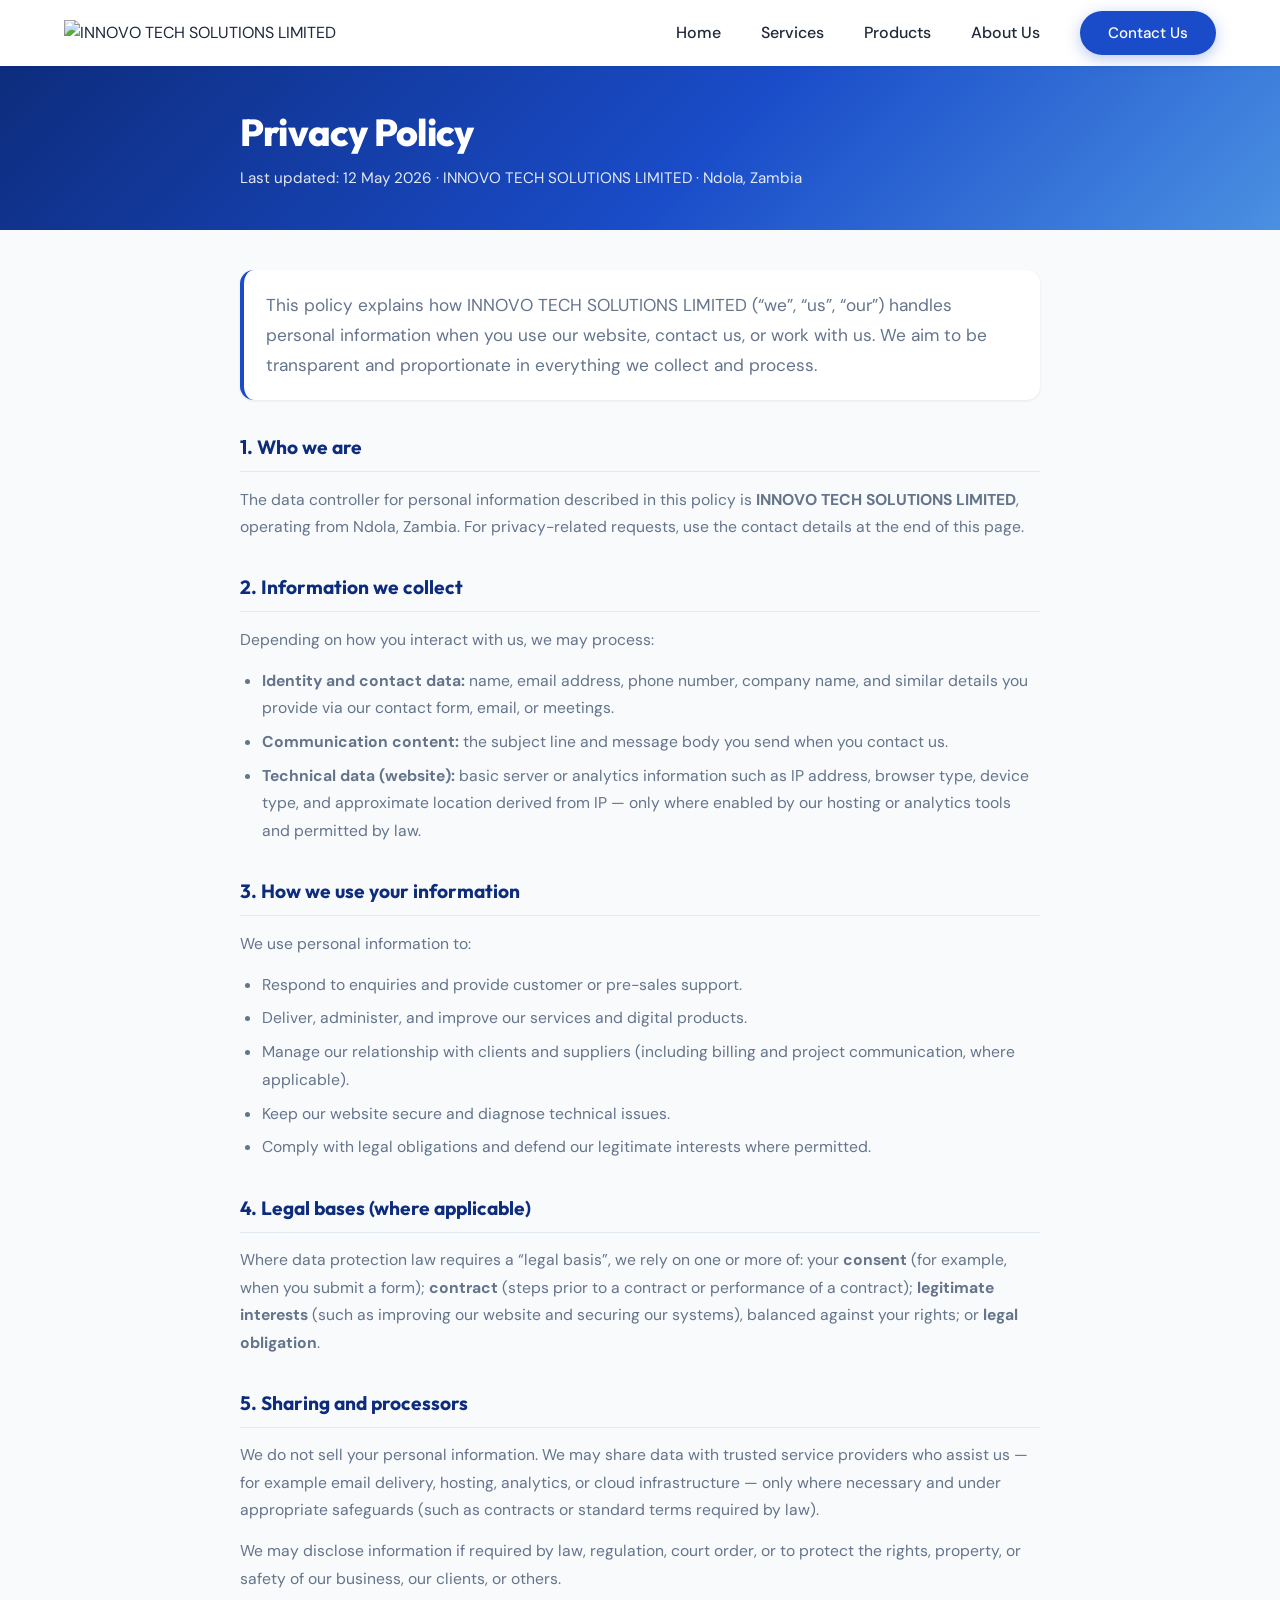
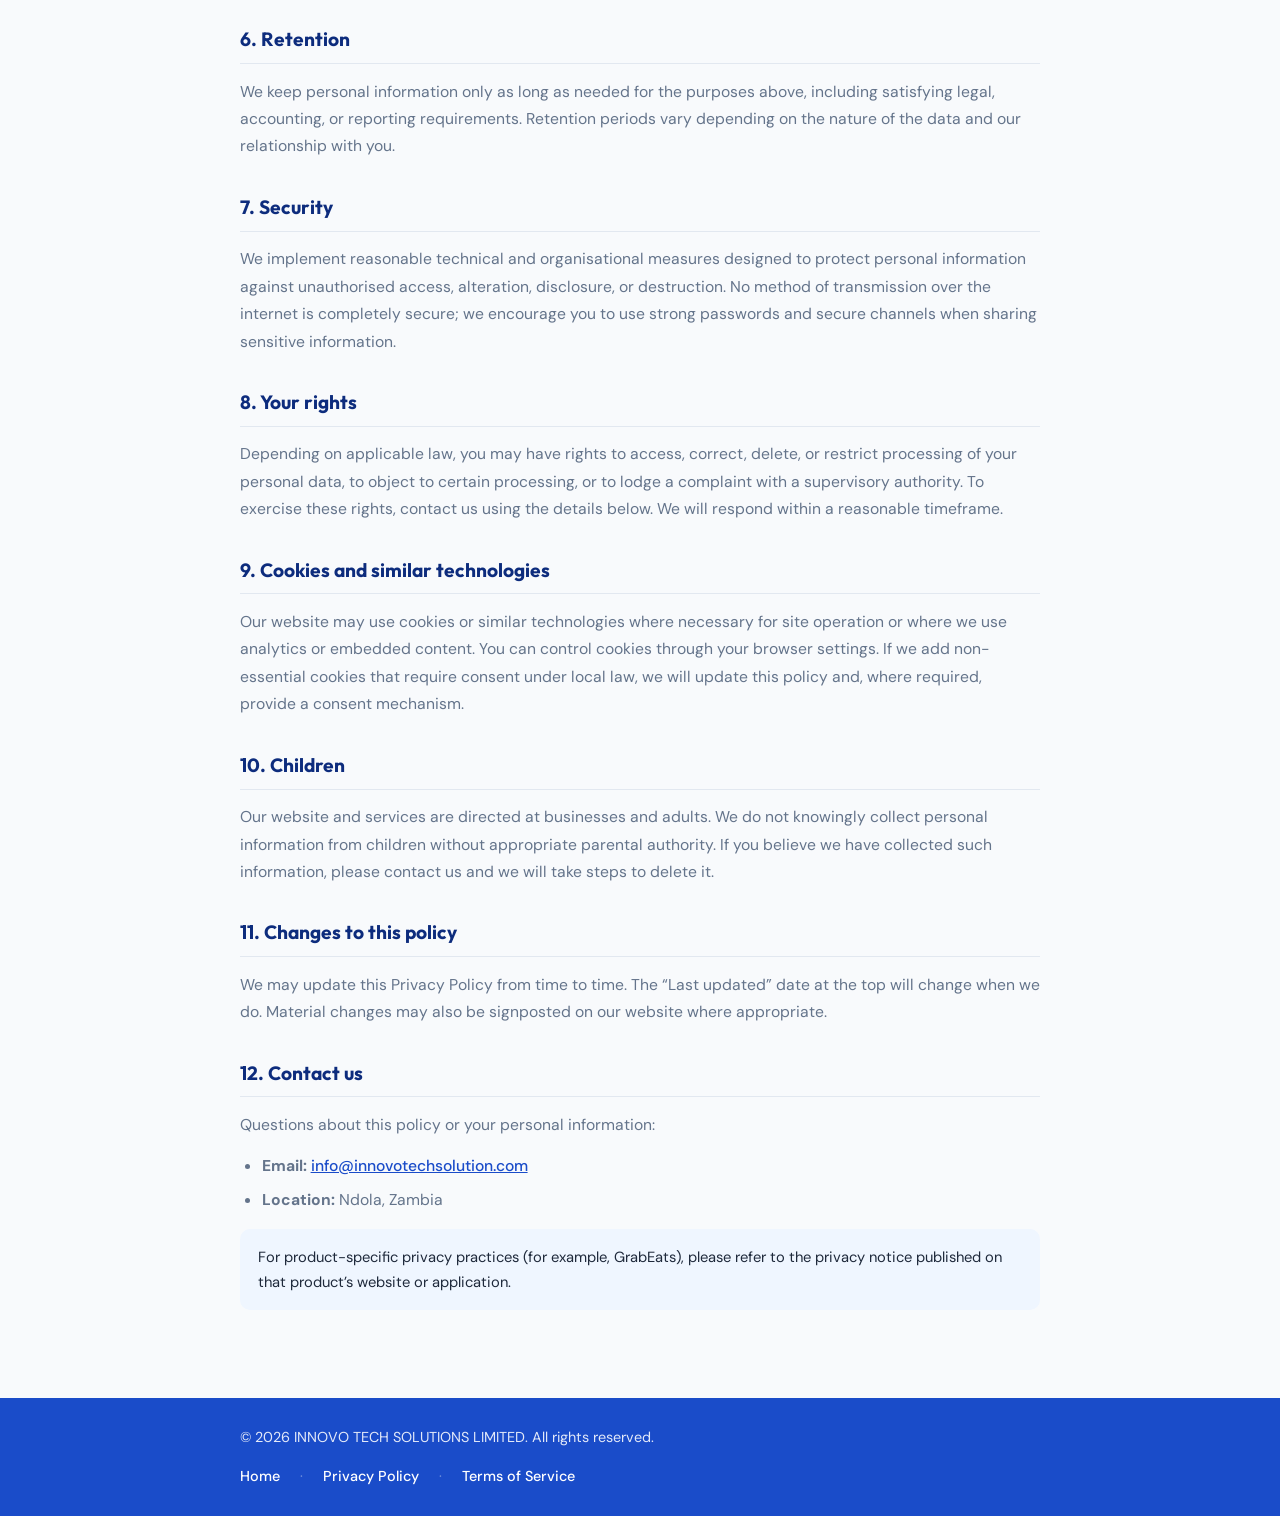
==== commit 54ed2737: "Added a new logo and facebook link" ====
--- a/privacy-policy.html
+++ b/privacy-policy.html
@@ -6,7 +6,7 @@
     <meta name="viewport" content="width=device-width, initial-scale=1.0">
     <meta name="description"
         content="Privacy Policy for INNOVO TECH SOLUTIONS LIMITED — how we collect, use, and protect your personal information.">
-    <title>Privacy Policy | INNOVO TECH SOLUTIONS LIMITED</title>
+    <title>Privacy Policy | INNOVO TECH SOLUTION LIMITED</title>
     <link rel="preconnect" href="https://fonts.googleapis.com">
     <link rel="preconnect" href="https://fonts.gstatic.com" crossorigin>
     <link
@@ -19,8 +19,7 @@
     <!-- Navigation (same structure as index.html; section links target the homepage) -->
     <nav>
         <a href="index.html" class="logo" aria-label="INNOVO TECH SOLUTIONS LIMITED — Home">
-            <img src="assets/imgs/innovo_tech_solution_symbol_transparent.png" alt="">
-            <span>INNOVO TECH SOLUTIONS LIMITED</span>
+            <img src="assets/imgs/innovo_tech_solution_logo_transparent.png" alt="INNOVO TECH SOLUTIONS LIMITED">
         </a>
         <ul class="nav-links">
             <li><a href="index.html#home">Home</a></li>
--- a/assets/css/main.css
+++ b/assets/css/main.css
@@ -55,10 +55,7 @@
 .logo {
     display: flex;
     align-items: center;
-    gap: 1rem;
-    font-family: 'Outfit', sans-serif;
-    font-size: 1.5rem;
-    font-weight: 700;
+    gap: 0;
     color: var(--text-dark);
 }
 
@@ -72,7 +69,7 @@
 }
 
 .logo img {
-    max-height: 50px;
+    max-height: 64px;
     width: auto;
     object-fit: contain;
 }
@@ -150,6 +147,12 @@
     font-size: 0.95rem;
     transition: all 0.3s ease;
     box-shadow: 0 4px 15px rgba(26, 76, 201, 0.3);
+}
+
+.nav-links a.btn-contact-nav,
+.nav-links a.btn-contact-nav:hover,
+.nav-links a.btn-contact-nav:visited {
+    color: white;
 }
 
 .btn-contact-nav:hover {
@@ -950,7 +953,7 @@
 .footer-logo {
     display: flex;
     align-items: center;
-    gap: 0.75rem;
+    gap: 0;
     margin-bottom: 1.5rem;
 }
 
@@ -964,15 +967,8 @@
 }
 
 .footer-logo img {
-    max-height: 45px;
+    max-height: 72px;
     width: auto;
-}
-
-.footer-logo span {
-    font-family: 'Outfit', sans-serif;
-    font-size: 1.1rem;
-    font-weight: 700;
-    color: white;
 }
 
 .footer-description {
@@ -1367,16 +1363,8 @@
             padding: 0.75rem 4%;
         }
 
-        .logo {
-            gap: 0.75rem;
-        }
-
-        .logo span {
-            font-size: 1.2rem;
-        }
-
         .logo img {
-            max-height: 40px;
+            max-height: 50px;
         }
 
         .hamburger {
@@ -1580,12 +1568,8 @@
             padding: 0.75rem 3%;
         }
 
-        .logo span {
-            font-size: 1rem;
-        }
-
         .logo img {
-            max-height: 35px;
+            max-height: 44px;
         }
 
         .hero {
